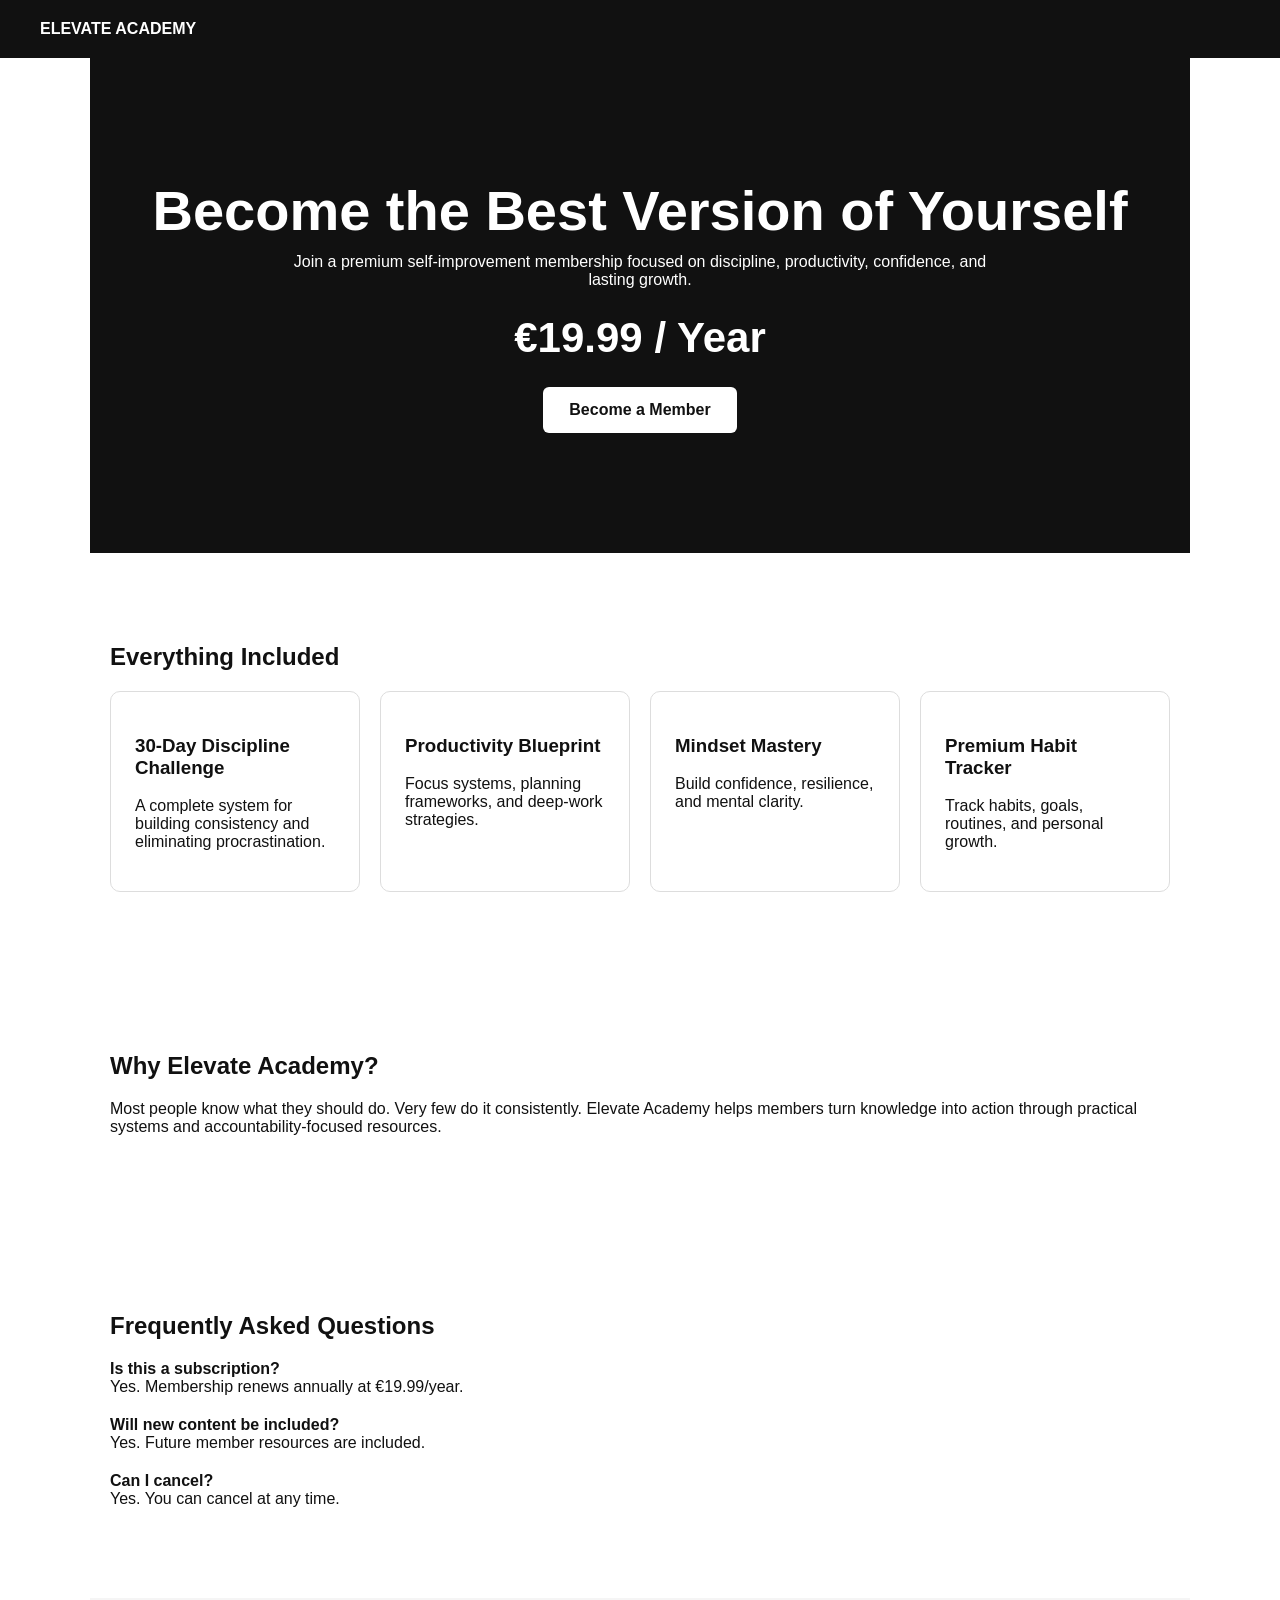
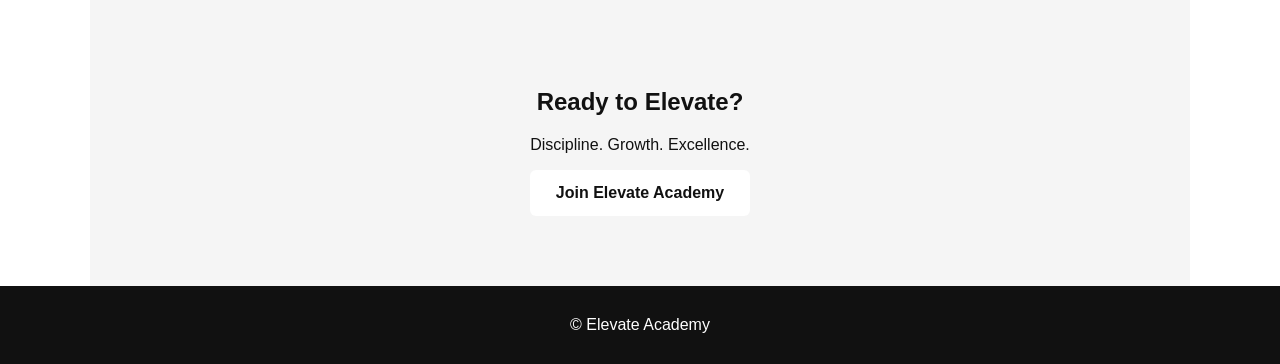
==== membership.html @ c16c4860 "Rename membership-2.html to membership.html" ====
<!DOCTYPE html>
<html lang="en">
<head>
<meta charset="UTF-8">
<meta name="viewport" content="width=device-width, initial-scale=1.0">
<title>Elevate Academy Membership</title>
<style>
*{box-sizing:border-box} body{margin:0;font-family:Arial,sans-serif;color:#111;background:#fff}
nav{background:#111;color:#fff;padding:20px 40px;font-weight:bold}
.hero{background:#111;color:#fff;text-align:center;padding:120px 20px}
.hero h1{font-size:56px;margin:0 0 10px}
.hero p{max-width:700px;margin:auto}
.price{font-size:42px;font-weight:bold;margin:25px 0}
.btn{display:inline-block;background:#fff;color:#111;padding:14px 26px;text-decoration:none;border-radius:6px;font-weight:bold}
section{max-width:1100px;margin:auto;padding:70px 20px}
.grid{display:flex;flex-wrap:wrap;gap:20px}
.card{flex:1;min-width:240px;border:1px solid #ddd;border-radius:10px;padding:24px}
.faq-item{margin-bottom:20px}
.cta{background:#f5f5f5;text-align:center}
footer{background:#111;color:#fff;text-align:center;padding:30px}
</style>
</head>
<body>
<nav>ELEVATE ACADEMY</nav>

<section class="hero">
<h1>Become the Best Version of Yourself</h1>
<p>Join a premium self-improvement membership focused on discipline, productivity, confidence, and lasting growth.</p>
<div class="price">€19.99 / Year</div>
<a class="btn" href="#">Become a Member</a>
</section>

<section>
<h2>Everything Included</h2>
<div class="grid">
<div class="card"><h3>30-Day Discipline Challenge</h3><p>A complete system for building consistency and eliminating procrastination.</p></div>
<div class="card"><h3>Productivity Blueprint</h3><p>Focus systems, planning frameworks, and deep-work strategies.</p></div>
<div class="card"><h3>Mindset Mastery</h3><p>Build confidence, resilience, and mental clarity.</p></div>
<div class="card"><h3>Premium Habit Tracker</h3><p>Track habits, goals, routines, and personal growth.</p></div>
</div>
</section>

<section>
<h2>Why Elevate Academy?</h2>
<p>Most people know what they should do. Very few do it consistently. Elevate Academy helps members turn knowledge into action through practical systems and accountability-focused resources.</p>
</section>

<section>
<h2>Frequently Asked Questions</h2>
<div class="faq-item"><strong>Is this a subscription?</strong><br>Yes. Membership renews annually at €19.99/year.</div>
<div class="faq-item"><strong>Will new content be included?</strong><br>Yes. Future member resources are included.</div>
<div class="faq-item"><strong>Can I cancel?</strong><br>Yes. You can cancel at any time.</div>
</section>

<section class="cta">
<h2>Ready to Elevate?</h2>
<p>Discipline. Growth. Excellence.</p>
<a class="btn" href="#">Join Elevate Academy</a>
</section>

<footer>© Elevate Academy</footer>
</body>
</html>
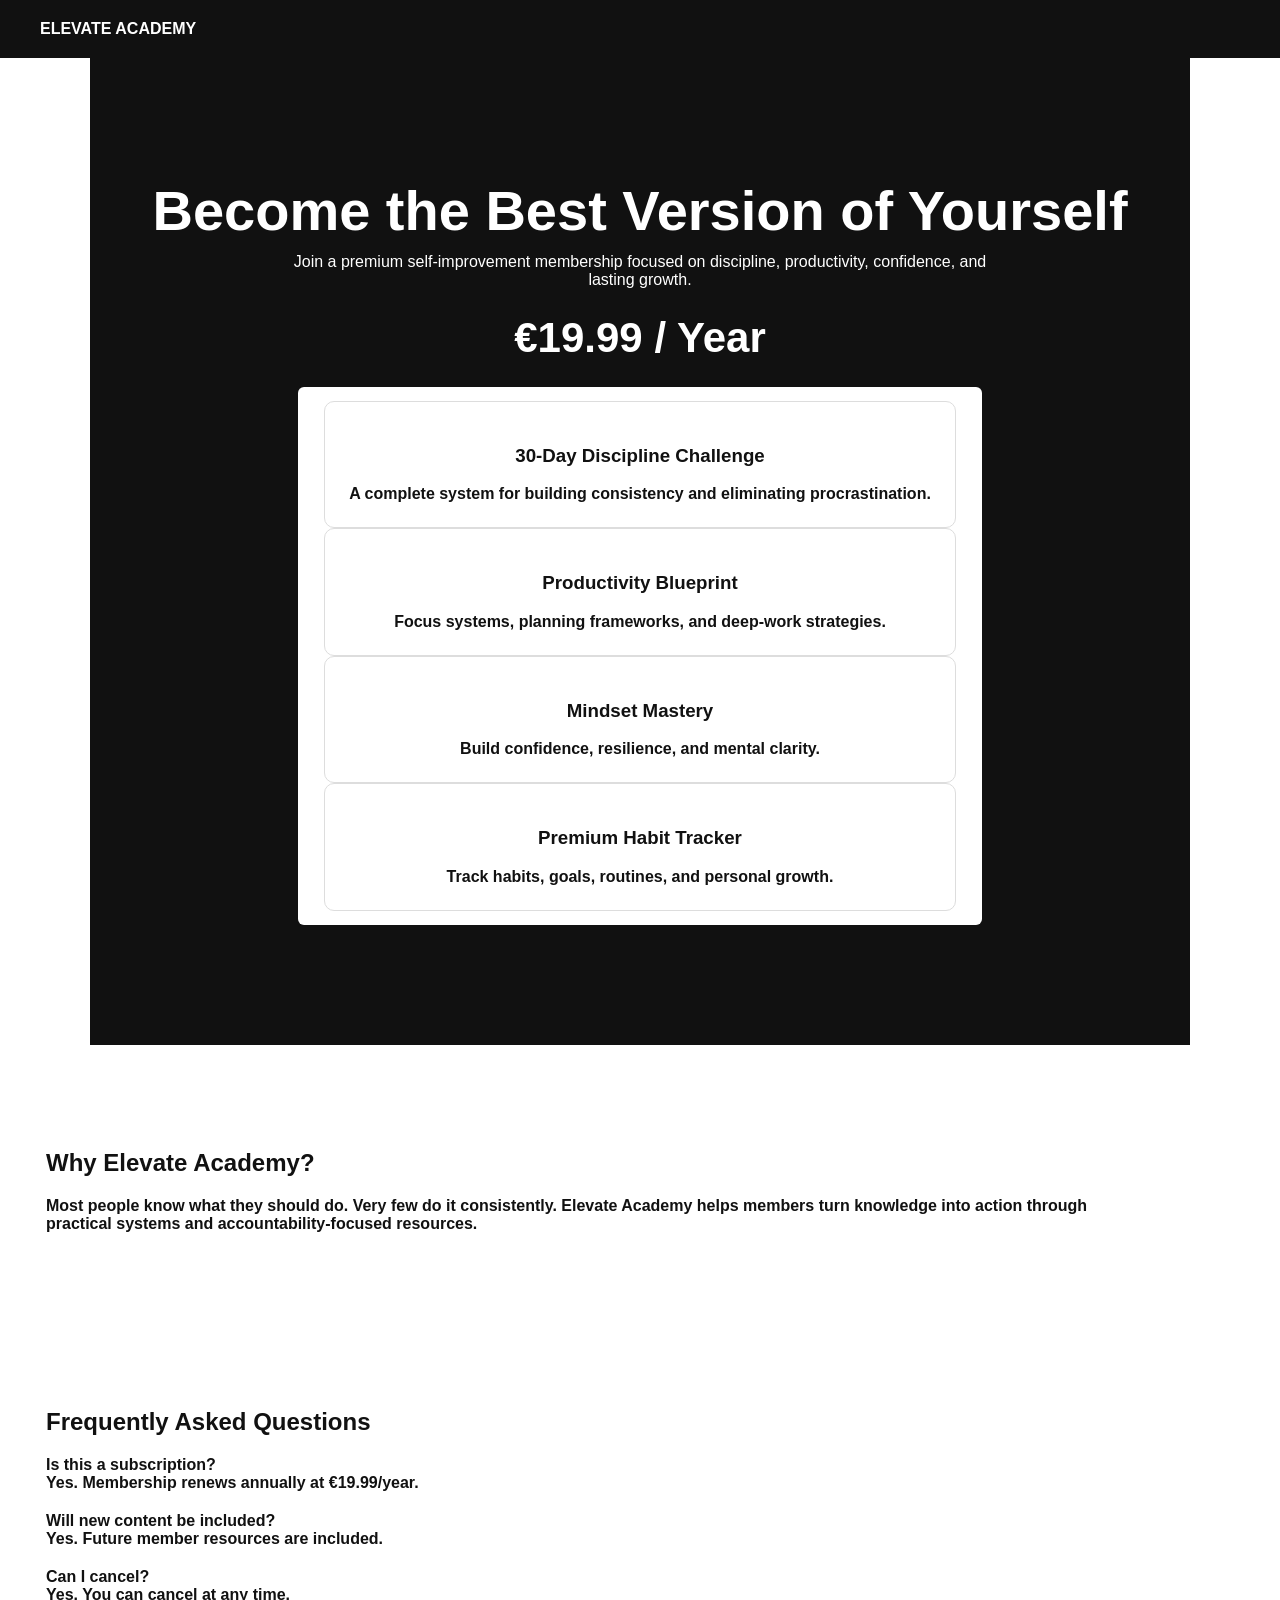
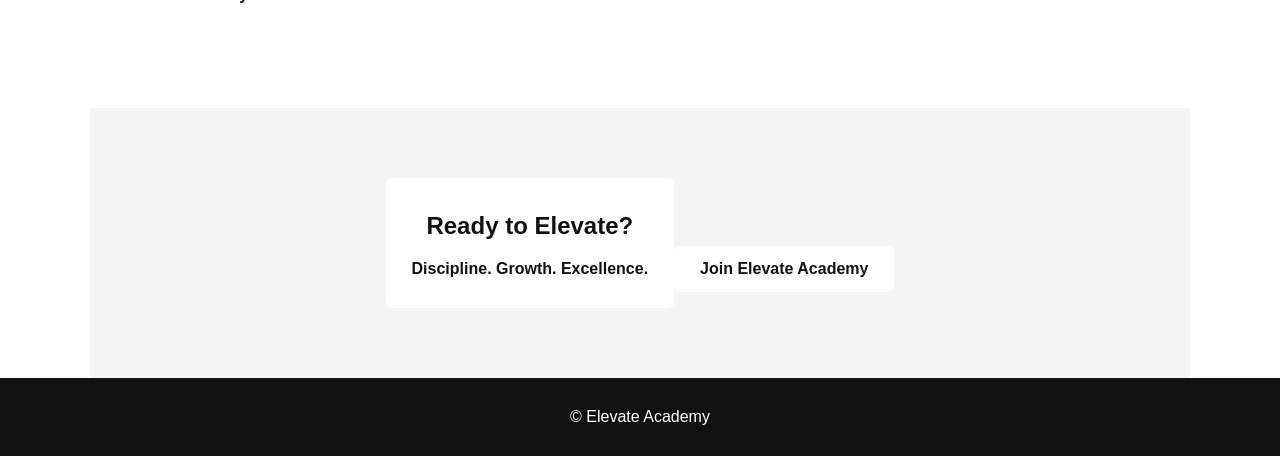
==== commit f03a5695: "Update membership link to Stripe payment" ====
--- a/membership.html
+++ b/membership.html
@@ -27,7 +27,7 @@
 <h1>Become the Best Version of Yourself</h1>
 <p>Join a premium self-improvement membership focused on discipline, productivity, confidence, and lasting growth.</p>
 <div class="price">€19.99 / Year</div>
-<a class="btn" href="#">Become a Member</a>
+<a class="btn" href="https://buy.stripe.com/5kQaEX8Qq8wh81X5rE3ks00>Become a Member</a>
 </section>
 
 <section>
